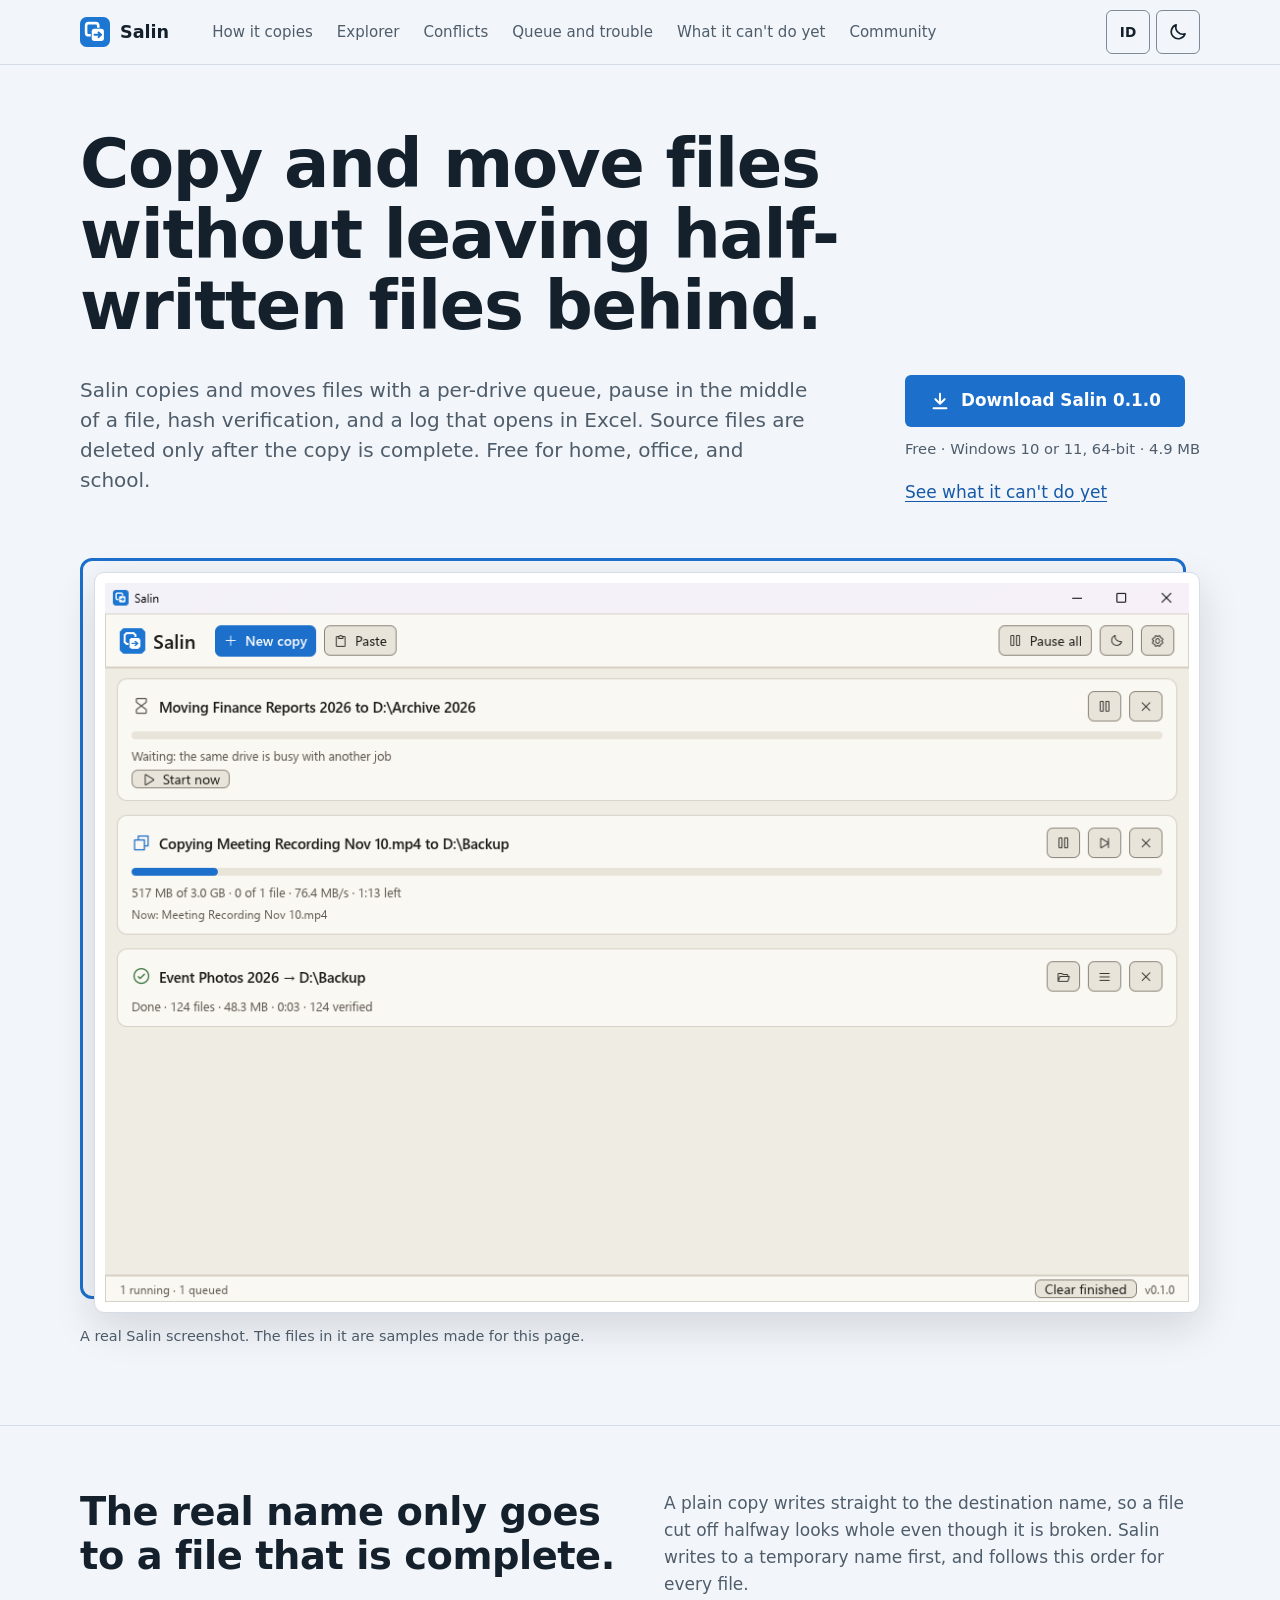
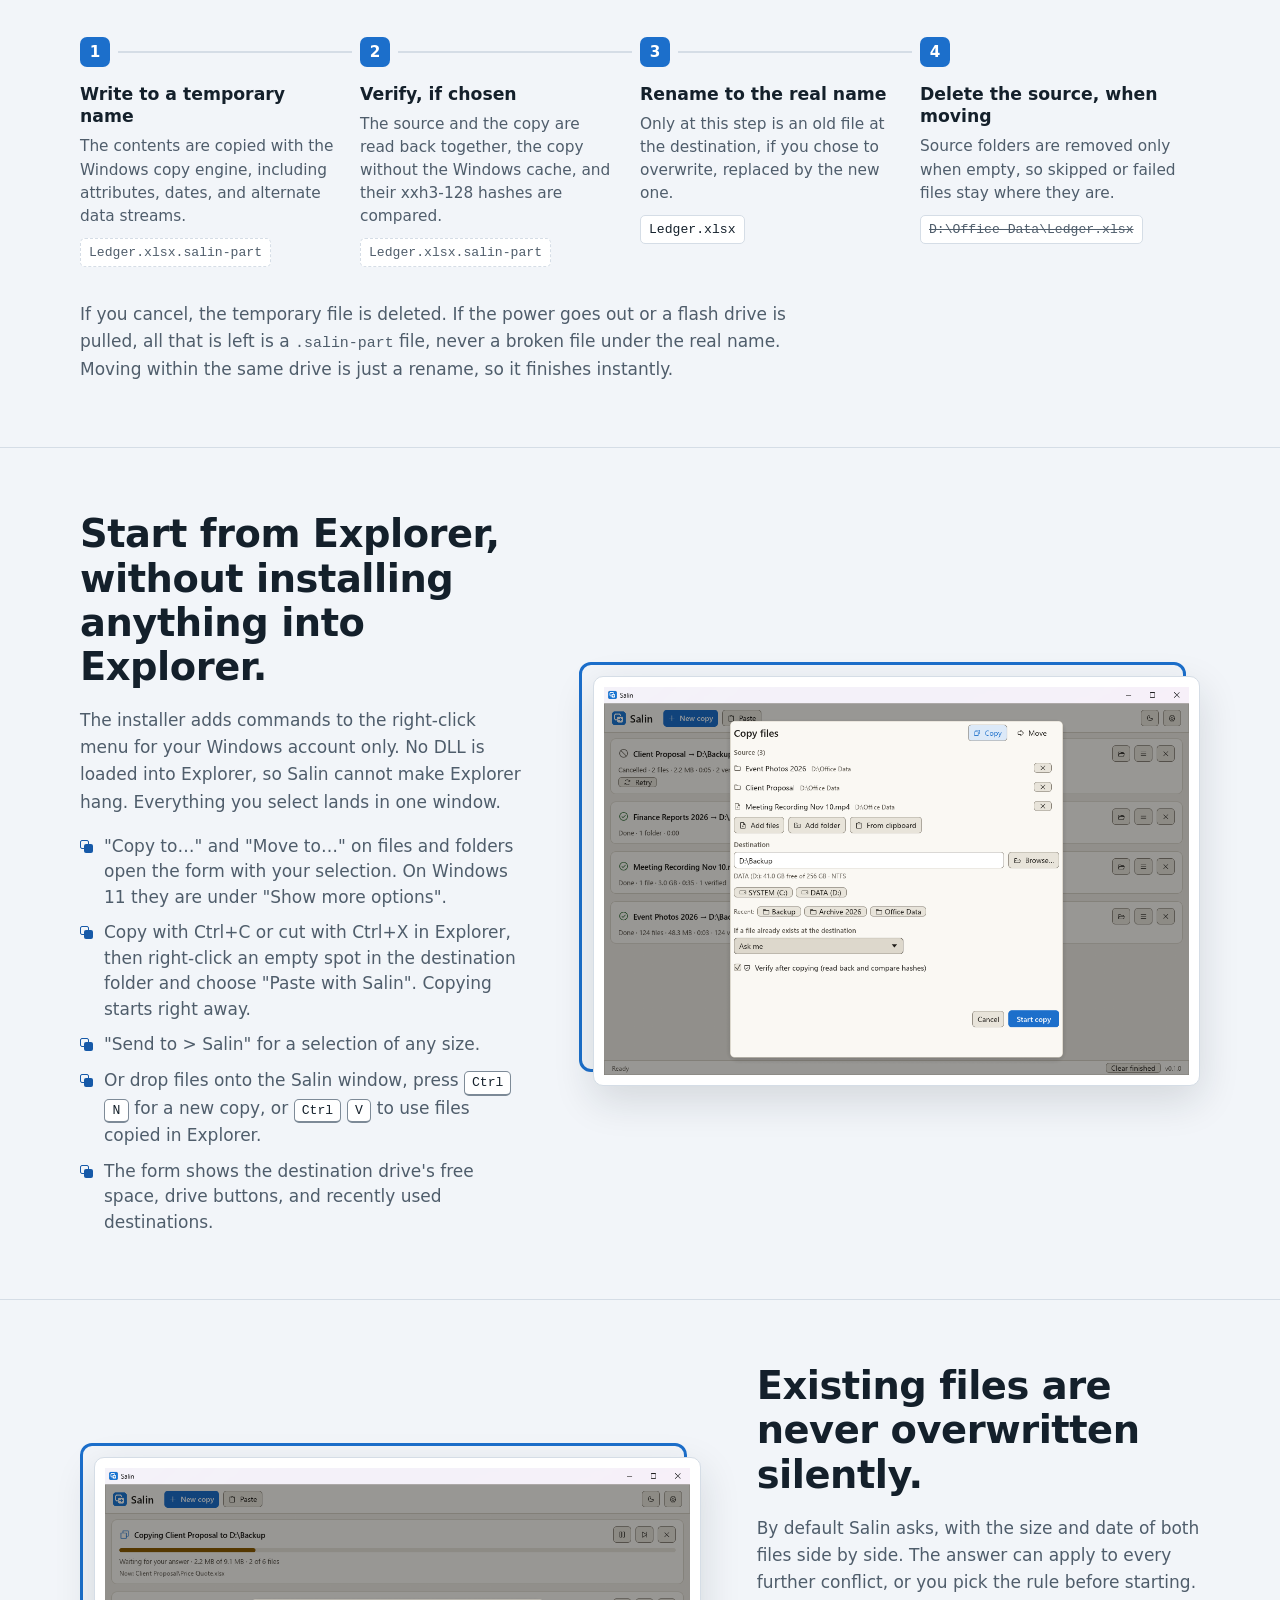
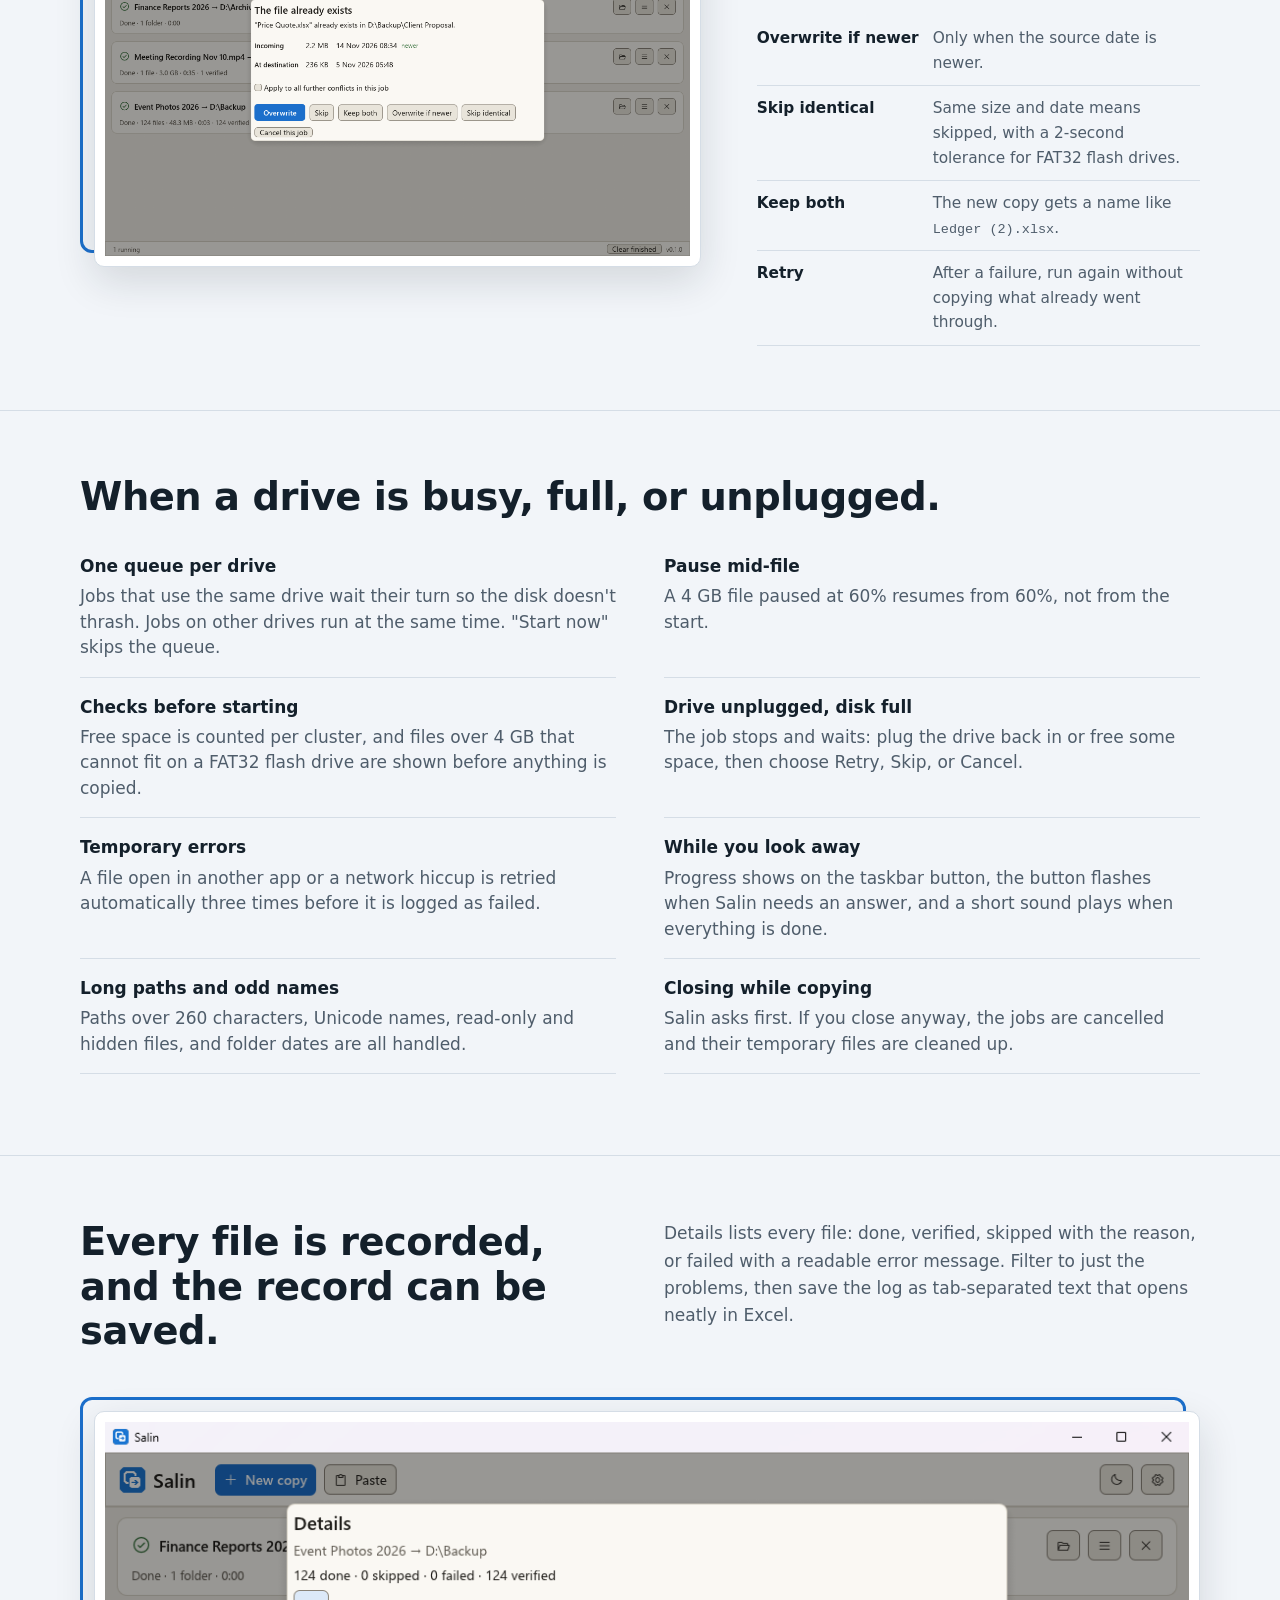
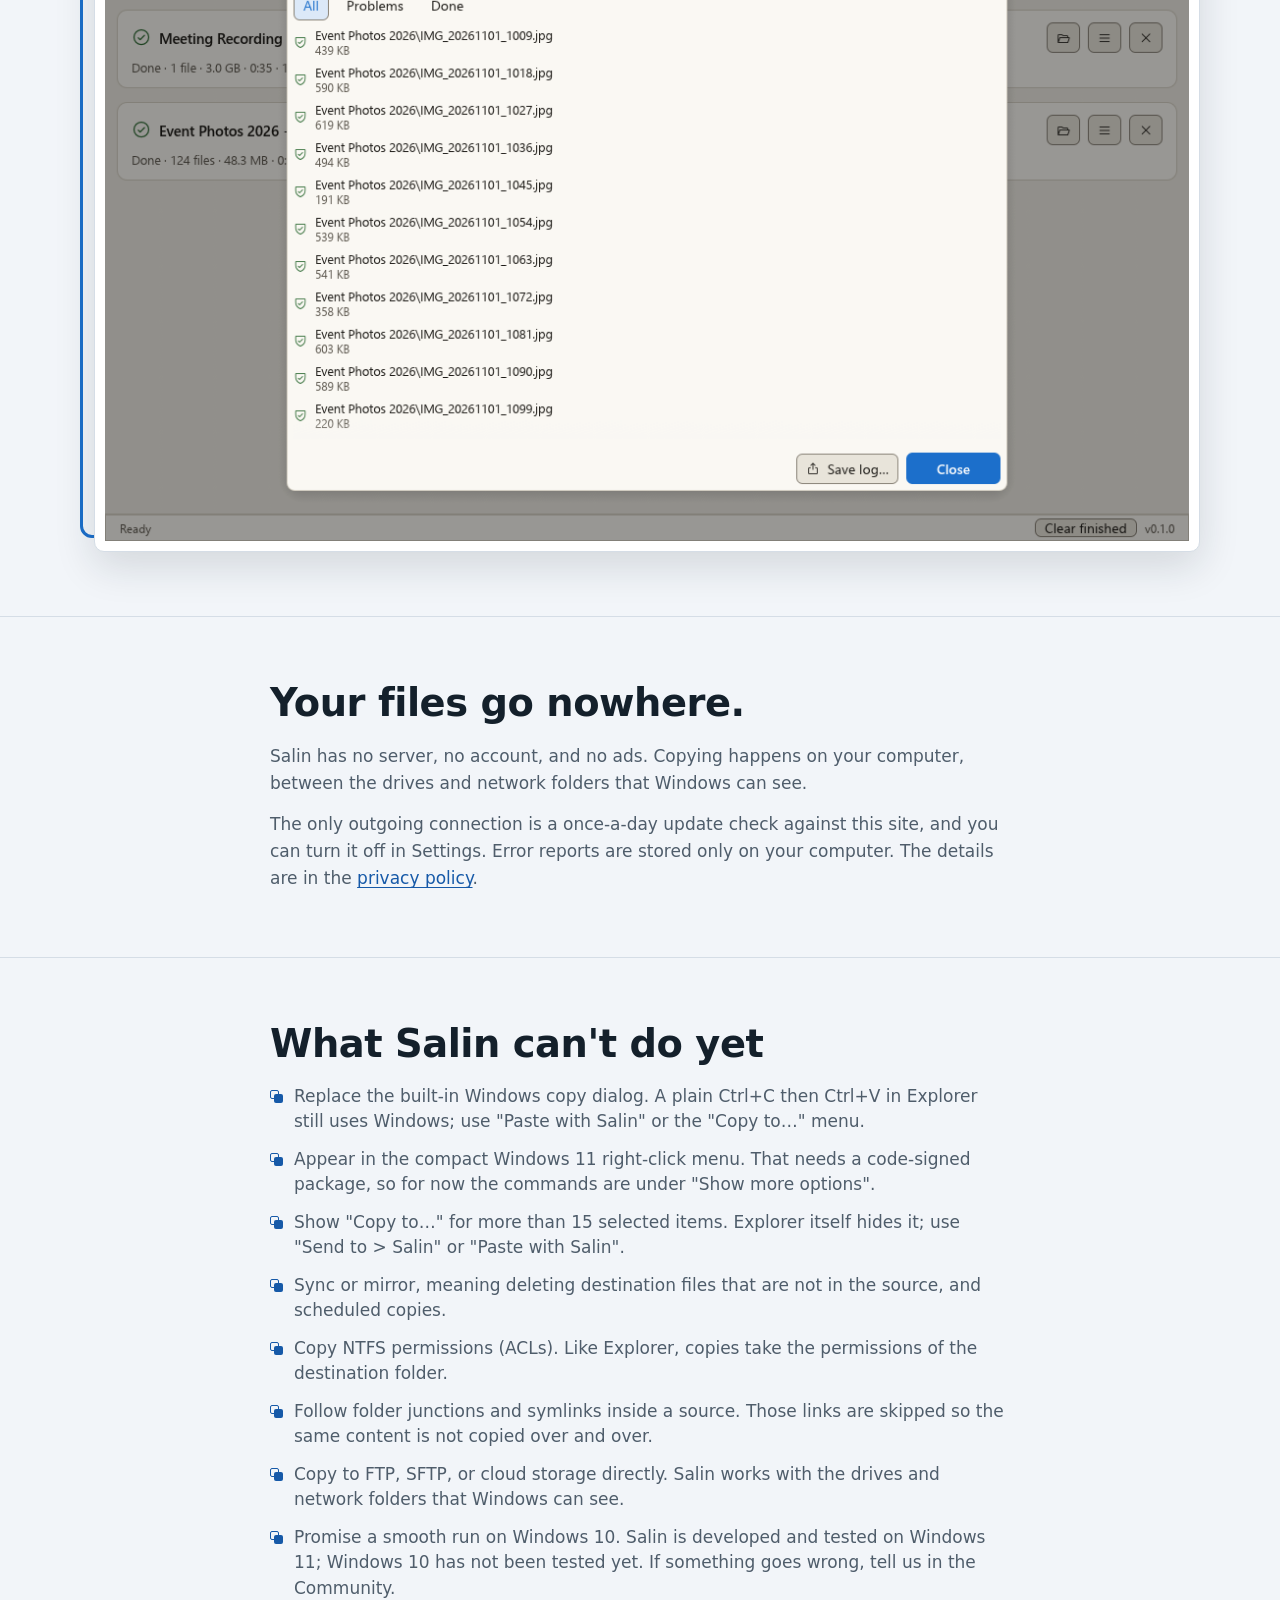
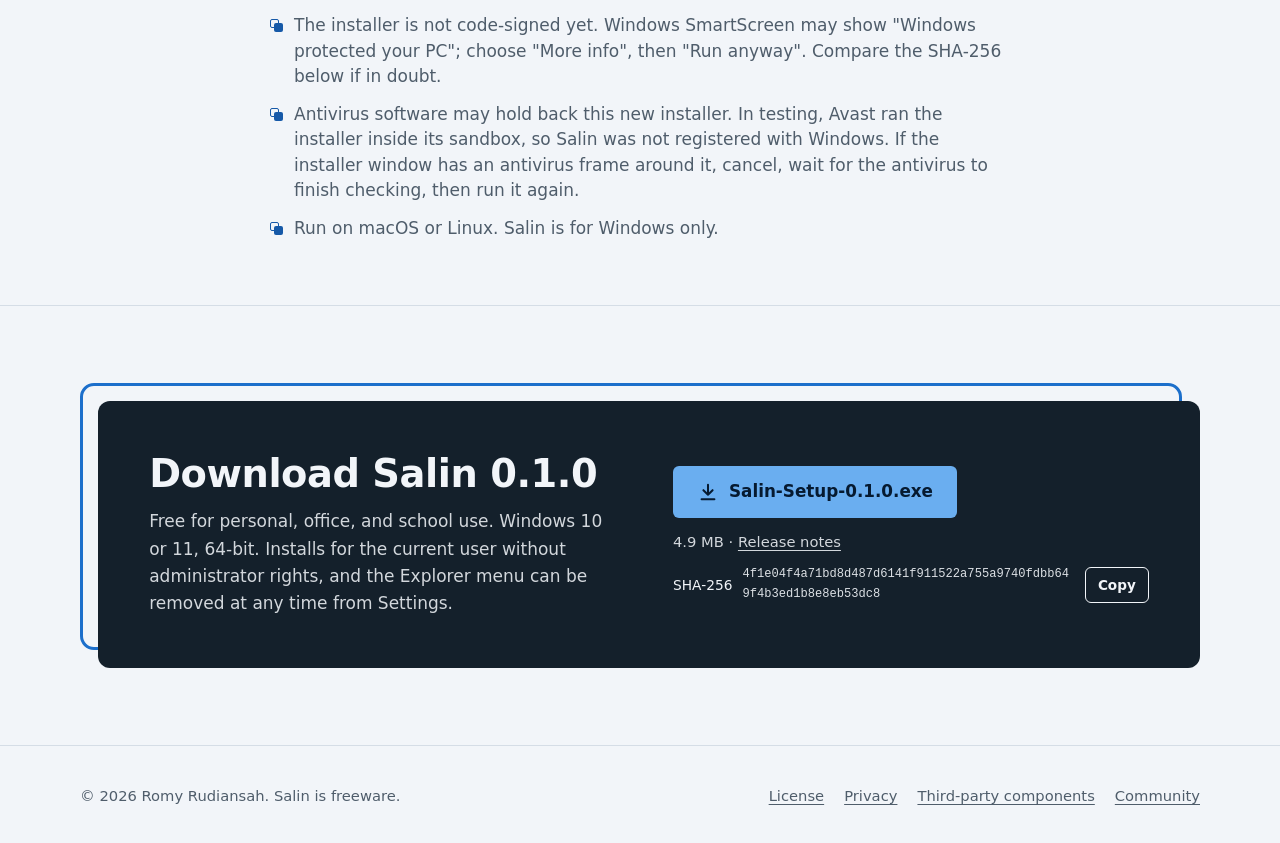
==== index.html @ a652020c "Situs Salin 0.1.0 (dari f0fc010)" ====
<!doctype html>
<html lang="id" data-lang="id">
<head>
  <meta charset="utf-8">
  <meta name="viewport" content="width=device-width, initial-scale=1">
  <title>Salin: penyalin file untuk Windows, gratis untuk kantor</title>
  <meta name="description" content="Salin menyalin dan memindahkan file dengan antrean per drive, jeda, verifikasi hash, dan log. File setengah jadi tidak pernah memakai nama asli. Gratis untuk rumah, kantor, dan sekolah.">
  <meta property="og:title" content="Salin: penyalin file untuk Windows, gratis untuk kantor">
  <meta property="og:description" content="Salin dan pindahkan file dengan antrean, jeda, dan verifikasi. Freeware untuk Windows.">
  <meta property="og:type" content="website">
  <meta property="og:url" content="https://romyrudiansah.github.io/salin/">
  <meta property="og:image" content="https://romyrudiansah.github.io/salin/img/main-en.png">
  <meta name="theme-color" content="#F2F5F9">
  <link rel="icon" href="img/logo.svg" type="image/svg+xml">
  <link rel="icon" href="favicon.ico" sizes="any">
  <link rel="stylesheet" href="style.css">
  <script>
    // Bahasa dan tema dipilih sebelum halaman digambar supaya tidak berkedip.
    (function () {
      var d = document.documentElement, l = null, t = null;
      try { l = localStorage.getItem("salin-lang"); t = localStorage.getItem("salin-theme"); } catch (e) {}
      if (l !== "id" && l !== "en") l = /^id\b/i.test(navigator.language || "") ? "id" : "en";
      d.dataset.lang = l;
      d.lang = l;
      if (t === "dark") d.dataset.theme = "dark";
    })();
  </script>
</head>
<body>
<a class="skip" href="#isi"><span data-l="id">Langsung ke isi</span><span data-l="en">Skip to content</span></a>

<header class="top">
  <div class="wrap top-row">
    <a class="brand" href="./"><img src="img/logo.svg" alt="" width="30" height="30">Salin</a>
    <nav class="nav" id="menu" aria-label="Menu">
      <a href="#cara"><span data-l="id">Cara menyalin</span><span data-l="en">How it copies</span></a>
      <a href="#explorer">Explorer</a>
      <a href="#konflik"><span data-l="id">Konflik</span><span data-l="en">Conflicts</span></a>
      <a href="#gangguan"><span data-l="id">Antrean dan gangguan</span><span data-l="en">Queue and trouble</span></a>
      <a href="#belum"><span data-l="id">Yang belum bisa</span><span data-l="en">What it can't do yet</span></a>
      <a href="https://github.com/romyrudiansah/salin/discussions"><span data-l="id">Komunitas</span><span data-l="en">Community</span></a>
    </nav>
    <div class="tools">
      <button class="tool" type="button" data-switch-lang>
        <span data-l="id" aria-label="Switch to English">EN</span><span data-l="en" aria-label="Ganti ke Bahasa Indonesia">ID</span>
      </button>
      <button class="tool tool-icon" type="button" data-switch-theme aria-pressed="false">
        <span class="sr-only"><span data-l="id">Mode gelap</span><span data-l="en">Dark mode</span></span>
        <svg class="i-moon" viewBox="0 0 24 24" aria-hidden="true"><path d="M20.5 14.2A8.5 8.5 0 0 1 9.8 3.5a8.5 8.5 0 1 0 10.7 10.7z"/></svg>
        <svg class="i-sun" viewBox="0 0 24 24" aria-hidden="true"><circle cx="12" cy="12" r="4"/><path d="M12 2.5v2M12 19.5v2M2.5 12h2M19.5 12h2M5.3 5.3l1.4 1.4M17.3 17.3l1.4 1.4M5.3 18.7l1.4-1.4M17.3 6.7l1.4-1.4"/></svg>
      </button>
      <button class="tool menu-btn" type="button" aria-expanded="false" aria-controls="menu" data-menu>Menu</button>
    </div>
  </div>
</header>

<main id="isi">
  <section class="hero">
    <div class="wrap">
      <h1>
        <span data-l="id">Salin dan pindahkan file tanpa meninggalkan file setengah jadi.</span>
        <span data-l="en">Copy and move files without leaving half-written files behind.</span>
      </h1>
      <div class="hero-row">
        <p class="lead">
          <span data-l="id">Salin menyalin dan memindahkan file dengan antrean per drive, jeda di tengah file, verifikasi hash, dan log yang bisa dibuka di Excel. File sumber baru dihapus setelah salinannya lengkap. Gratis untuk rumah, kantor, dan sekolah.</span>
          <span data-l="en">Salin copies and moves files with a per-drive queue, pause in the middle of a file, hash verification, and a log that opens in Excel. Source files are deleted only after the copy is complete. Free for home, office, and school.</span>
        </p>
        <div class="hero-cta">
          <a class="btn btn-primary" href="https://github.com/romyrudiansah/salin/releases/download/v0.1.0/Salin-Setup-0.1.0.exe">
            <svg viewBox="0 0 24 24" aria-hidden="true"><path d="M12 4v11M7 10l5 5 5-5M5 20h14"/></svg>
            <span data-l="id">Unduh Salin 0.1.0</span><span data-l="en">Download Salin 0.1.0</span>
          </a>
          <p class="meta"><span data-l="id">Gratis · Windows 10 atau 11, 64-bit · 4.9 MB</span><span data-l="en">Free · Windows 10 or 11, 64-bit · 4.9 MB</span></p>
          <a class="text-link" href="#belum"><span data-l="id">Lihat yang belum bisa</span><span data-l="en">See what it can't do yet</span></a>
        </div>
      </div>
      <figure class="shot shot-hero">
        <div class="frame">
          <img data-l="id" src="img/main-id.png" width="1104" height="732" fetchpriority="high" alt="Jendela Salin dengan tiga pekerjaan. Paling bawah, Foto Kegiatan 2026 ke D:\Cadangan sudah selesai: 124 file, 48,3 MB, 124 terverifikasi. Di tengah, Rekaman Rapat 10 November.mp4 sedang disalin ke D:\Cadangan: 813 MB dari 3,0 GB, 347 MB/s, sisa 15 detik. Paling atas, Laporan Keuangan 2026 menunggu giliran karena drive yang sama sedang dipakai, dengan tombol Mulai sekarang.">
          <img data-l="en" src="img/main-en.png" width="1104" height="732" alt="The Salin window with three jobs. At the bottom, Event Photos 2026 to D:\Backup is done: 124 files, 48.3 MB, 124 verified. In the middle, Meeting Recording Nov 10.mp4 is being copied to D:\Backup: 517 MB of 3.0 GB, 76.4 MB/s, 1:13 left. At the top, Finance Reports 2026 is waiting because the same drive is busy, with a Start now button.">
        </div>
        <figcaption><span data-l="id">Tangkapan layar Salin sungguhan. File di dalamnya contoh buatan sendiri.</span><span data-l="en">A real Salin screenshot. The files in it are samples made for this page.</span></figcaption>
      </figure>
    </div>
  </section>

  <section class="sec" id="cara">
    <div class="wrap">
      <div class="head-pair">
        <h2><span data-l="id">Nama asli hanya dipakai oleh file yang sudah lengkap.</span><span data-l="en">The real name only goes to a file that is complete.</span></h2>
        <p><span data-l="id">Penyalin biasa menulis langsung ke nama tujuan, jadi file yang terputus di tengah jalan terlihat utuh padahal rusak. Salin menulis ke nama sementara dulu, dan untuk tiap file mengikuti urutan ini.</span><span data-l="en">A plain copy writes straight to the destination name, so a file cut off halfway looks whole even though it is broken. Salin writes to a temporary name first, and follows this order for every file.</span></p>
      </div>
      <ol class="steps">
        <li>
          <h3><span data-l="id">Tulis ke nama sementara</span><span data-l="en">Write to a temporary name</span></h3>
          <p><span data-l="id">Isi file disalin dengan mesin salin Windows, termasuk atribut, tanggal, dan aliran data tambahan.</span><span data-l="en">The contents are copied with the Windows copy engine, including attributes, dates, and alternate data streams.</span></p>
          <span class="file file-part" data-l="id">Neraca.xlsx.salin-part</span><span class="file file-part" data-l="en">Ledger.xlsx.salin-part</span>
        </li>
        <li>
          <h3><span data-l="id">Verifikasi, bila dipilih</span><span data-l="en">Verify, if chosen</span></h3>
          <p><span data-l="id">Sumber dan salinan dibaca ulang bersamaan, salinan tanpa cache Windows, lalu hash xxh3-128 keduanya dibandingkan.</span><span data-l="en">The source and the copy are read back together, the copy without the Windows cache, and their xxh3-128 hashes are compared.</span></p>
          <span class="file file-part" data-l="id">Neraca.xlsx.salin-part</span><span class="file file-part" data-l="en">Ledger.xlsx.salin-part</span>
        </li>
        <li>
          <h3><span data-l="id">Ganti ke nama asli</span><span data-l="en">Rename to the real name</span></h3>
          <p><span data-l="id">Baru di langkah ini file lama di tujuan, bila Anda memilih timpa, diganti dengan yang baru.</span><span data-l="en">Only at this step is an old file at the destination, if you chose to overwrite, replaced by the new one.</span></p>
          <span class="file" data-l="id">Neraca.xlsx</span><span class="file" data-l="en">Ledger.xlsx</span>
        </li>
        <li>
          <h3><span data-l="id">Hapus sumber, saat memindahkan</span><span data-l="en">Delete the source, when moving</span></h3>
          <p><span data-l="id">Folder sumber hanya dihapus bila sudah kosong, jadi file yang dilewati atau gagal tetap di tempatnya.</span><span data-l="en">Source folders are removed only when empty, so skipped or failed files stay where they are.</span></p>
          <span class="file file-gone" data-l="id">D:\Data Kantor\Neraca.xlsx</span><span class="file file-gone" data-l="en">D:\Office Data\Ledger.xlsx</span>
        </li>
      </ol>
      <p class="steps-note"><span data-l="id">Bila Anda membatalkan, file sementara dihapus. Bila listrik padam atau flashdisk dicabut, yang tertinggal hanya file <code>.salin-part</code>, bukan file rusak bernama asli. Pindah di dalam drive yang sama cukup mengganti nama, jadi selesai seketika.</span><span data-l="en">If you cancel, the temporary file is deleted. If the power goes out or a flash drive is pulled, all that is left is a <code>.salin-part</code> file, never a broken file under the real name. Moving within the same drive is just a rename, so it finishes instantly.</span></p>
    </div>
  </section>

  <section class="sec" id="explorer">
    <div class="wrap split">
      <div class="split-text">
        <h2><span data-l="id">Mulai dari Explorer, tanpa memasang apa pun ke dalam Explorer.</span><span data-l="en">Start from Explorer, without installing anything into Explorer.</span></h2>
        <p><span data-l="id">Installer menambahkan perintah ke menu klik kanan untuk akun Windows Anda saja. Tidak ada DLL yang dimuat ke Explorer, jadi Salin tidak bisa membuat Explorer macet. Semua item yang Anda pilih masuk ke satu jendela.</span><span data-l="en">The installer adds commands to the right-click menu for your Windows account only. No DLL is loaded into Explorer, so Salin cannot make Explorer hang. Everything you select lands in one window.</span></p>
        <ul>
          <li><span data-l="id">"Salin ke…" dan "Pindahkan ke…" pada file dan folder membuka formulir berisi pilihan Anda. Di Windows 11 ada di "Tampilkan opsi lainnya".</span><span data-l="en">"Copy to…" and "Move to…" on files and folders open the form with your selection. On Windows 11 they are under "Show more options".</span></li>
          <li><span data-l="id">Salin dengan Ctrl+C atau potong dengan Ctrl+X di Explorer, lalu klik kanan area kosong folder tujuan dan pilih "Tempel dengan Salin". Penyalinan langsung dimulai.</span><span data-l="en">Copy with Ctrl+C or cut with Ctrl+X in Explorer, then right-click an empty spot in the destination folder and choose "Paste with Salin". Copying starts right away.</span></li>
          <li><span data-l="id">"Kirim ke &gt; Salin" untuk pilihan berapa pun banyaknya.</span><span data-l="en">"Send to &gt; Salin" for a selection of any size.</span></li>
          <li><span data-l="id">Atau seret file ke jendela Salin, tekan <kbd>Ctrl</kbd> <kbd>N</kbd> untuk Salin baru, atau <kbd>Ctrl</kbd> <kbd>V</kbd> untuk memakai file yang disalin di Explorer.</span><span data-l="en">Or drop files onto the Salin window, press <kbd>Ctrl</kbd> <kbd>N</kbd> for a new copy, or <kbd>Ctrl</kbd> <kbd>V</kbd> to use files copied in Explorer.</span></li>
          <li><span data-l="id">Formulir menampilkan ruang kosong drive tujuan, tombol drive, dan tujuan yang terakhir dipakai.</span><span data-l="en">The form shows the destination drive's free space, drive buttons, and recently used destinations.</span></li>
        </ul>
      </div>
      <figure class="shot">
        <div class="frame">
          <img data-l="id" src="img/form-id.png" width="1104" height="732" loading="lazy" alt="Formulir Salin file berisi tiga sumber dari D:\Data Kantor: folder Foto Kegiatan 2026, folder Proposal Klien, dan Rekaman Rapat 10 November.mp4. Tujuan D:\Cadangan, dengan keterangan DATA (D:) 37,9 GB kosong dari 256 GB, NTFS. Di bawahnya tombol drive SYSTEM (C:) dan DATA (D:), tujuan terakhir Cadangan, Arsip 2026, dan Data Kantor, pilihan Bila file sudah ada di tujuan: Tanya saya, dan centang Verifikasi setelah menyalin.">
          <img data-l="en" src="img/form-en.png" width="1104" height="732" loading="lazy" alt="The Copy files form with three sources from D:\Office Data: the Event Photos 2026 folder, the Client Proposal folder, and Meeting Recording Nov 10.mp4. Destination D:\Backup, noted as DATA (D:) 41.0 GB free of 256 GB, NTFS. Below are drive buttons SYSTEM (C:) and DATA (D:), recent destinations Backup, Archive 2026, and Office Data, the choice If a file already exists at the destination: Ask me, and a checked Verify after copying.">
        </div>
      </figure>
    </div>
  </section>

  <section class="sec" id="konflik">
    <div class="wrap split split-flip">
      <figure class="shot">
        <div class="frame">
          <img data-l="id" src="img/conflict-id.png" width="1104" height="732" loading="lazy" alt="Dialog File sudah ada: Jadwal Pekerjaan.xlsx sudah ada di D:\Cadangan\Proposal Klien. Yang baru 2,2 MB, 14 Nov 2026, lebih baru. Di tujuan 502 KB, 5 Nov 2026. Centang Terapkan ke semua konflik berikutnya di pekerjaan ini, lalu tombol Timpa, Lewati, Simpan keduanya, Timpa bila lebih baru, Lewati yang sama, dan Batalkan pekerjaan ini.">
          <img data-l="en" src="img/conflict-en.png" width="1104" height="732" loading="lazy" alt="The File already exists dialog: Price Quote.xlsx already exists in D:\Backup\Client Proposal. Incoming 2.2 MB, 14 Nov 2026, newer. At destination 236 KB, 5 Nov 2026. A checkbox Apply to all further conflicts in this job, then buttons Overwrite, Skip, Keep both, Overwrite if newer, Skip identical, and Cancel this job.">
        </div>
      </figure>
      <div class="split-text">
        <h2><span data-l="id">File yang sudah ada tidak ditimpa diam-diam.</span><span data-l="en">Existing files are never overwritten silently.</span></h2>
        <p><span data-l="id">Bawaannya Salin bertanya, dengan ukuran dan tanggal kedua file berdampingan. Jawaban bisa diterapkan ke semua konflik berikutnya, atau aturannya dipilih sebelum mulai.</span><span data-l="en">By default Salin asks, with the size and date of both files side by side. The answer can apply to every further conflict, or you pick the rule before starting.</span></p>
        <table class="rules">
          <caption class="sr-only"><span data-l="id">Aturan bila file sudah ada di tujuan</span><span data-l="en">Rules when a file already exists at the destination</span></caption>
          <tbody>
            <tr><th scope="row"><span data-l="id">Timpa bila lebih baru</span><span data-l="en">Overwrite if newer</span></th><td><span data-l="id">Hanya bila tanggal sumber lebih baru.</span><span data-l="en">Only when the source date is newer.</span></td></tr>
            <tr><th scope="row"><span data-l="id">Lewati yang sama</span><span data-l="en">Skip identical</span></th><td><span data-l="id">Ukuran dan tanggal sama berarti dilewati, dengan toleransi 2 detik untuk flashdisk FAT32.</span><span data-l="en">Same size and date means skipped, with a 2-second tolerance for FAT32 flash drives.</span></td></tr>
            <tr><th scope="row"><span data-l="id">Simpan keduanya</span><span data-l="en">Keep both</span></th><td><span data-l="id">Salinan baru diberi nama seperti <code>Neraca (2).xlsx</code>.</span><span data-l="en">The new copy gets a name like <code>Ledger (2).xlsx</code>.</span></td></tr>
            <tr><th scope="row"><span data-l="id">Coba lagi</span><span data-l="en">Retry</span></th><td><span data-l="id">Setelah ada yang gagal, jalankan lagi tanpa menyalin ulang yang sudah beres.</span><span data-l="en">After a failure, run again without copying what already went through.</span></td></tr>
          </tbody>
        </table>
      </div>
    </div>
  </section>

  <section class="sec" id="gangguan">
    <div class="wrap">
      <h2><span data-l="id">Saat drive sibuk, penuh, atau tercabut.</span><span data-l="en">When a drive is busy, full, or unplugged.</span></h2>
      <dl class="cases">
        <div><dt><span data-l="id">Antrean per drive</span><span data-l="en">One queue per drive</span></dt><dd><span data-l="id">Pekerjaan yang memakai drive yang sama menunggu giliran supaya disk tidak bolak-balik. Pekerjaan di drive lain berjalan bersamaan. "Mulai sekarang" melompati antrean.</span><span data-l="en">Jobs that use the same drive wait their turn so the disk doesn't thrash. Jobs on other drives run at the same time. "Start now" skips the queue.</span></dd></div>
        <div><dt><span data-l="id">Jeda di tengah file</span><span data-l="en">Pause mid-file</span></dt><dd><span data-l="id">File 4 GB yang dijeda di 60% dilanjutkan dari 60%, tidak diulang dari awal.</span><span data-l="en">A 4 GB file paused at 60% resumes from 60%, not from the start.</span></dd></div>
        <div><dt><span data-l="id">Periksa sebelum mulai</span><span data-l="en">Checks before starting</span></dt><dd><span data-l="id">Ruang kosong dihitung per cluster, dan file di atas 4 GB yang tidak muat di flashdisk FAT32 ditunjukkan sebelum ada yang disalin.</span><span data-l="en">Free space is counted per cluster, and files over 4 GB that cannot fit on a FAT32 flash drive are shown before anything is copied.</span></dd></div>
        <div><dt><span data-l="id">Flashdisk tercabut, disk penuh</span><span data-l="en">Drive unplugged, disk full</span></dt><dd><span data-l="id">Pekerjaan berhenti dan menunggu: colokkan lagi atau kosongkan ruang, lalu pilih Coba lagi, Lewati, atau Batal.</span><span data-l="en">The job stops and waits: plug the drive back in or free some space, then choose Retry, Skip, or Cancel.</span></dd></div>
        <div><dt><span data-l="id">Galat sementara</span><span data-l="en">Temporary errors</span></dt><dd><span data-l="id">File yang sedang dibuka aplikasi lain atau jaringan yang tersendat dicoba ulang otomatis tiga kali sebelum dicatat gagal.</span><span data-l="en">A file open in another app or a network hiccup is retried automatically three times before it is logged as failed.</span></dd></div>
        <div><dt><span data-l="id">Saat jendela tidak dilihat</span><span data-l="en">While you look away</span></dt><dd><span data-l="id">Progres tampil di tombol taskbar, tombol itu berkedip saat Salin butuh jawaban, dan bunyi singkat terdengar saat semua selesai.</span><span data-l="en">Progress shows on the taskbar button, the button flashes when Salin needs an answer, and a short sound plays when everything is done.</span></dd></div>
        <div><dt><span data-l="id">Path panjang dan nama aneh</span><span data-l="en">Long paths and odd names</span></dt><dd><span data-l="id">Path lebih dari 260 karakter, nama Unicode, file hanya-baca dan tersembunyi, serta tanggal folder ikut tersalin.</span><span data-l="en">Paths over 260 characters, Unicode names, read-only and hidden files, and folder dates are all handled.</span></dd></div>
        <div><dt><span data-l="id">Menutup saat masih menyalin</span><span data-l="en">Closing while copying</span></dt><dd><span data-l="id">Salin bertanya dulu. Bila Anda tetap menutup, pekerjaan dibatalkan dan file sementara dibersihkan.</span><span data-l="en">Salin asks first. If you close anyway, the jobs are cancelled and their temporary files are cleaned up.</span></dd></div>
      </dl>
    </div>
  </section>

  <section class="sec" id="log">
    <div class="wrap">
      <div class="head-pair">
        <h2><span data-l="id">Setiap file tercatat, dan catatannya bisa disimpan.</span><span data-l="en">Every file is recorded, and the record can be saved.</span></h2>
        <p><span data-l="id">Rincian menampilkan setiap file: berhasil, terverifikasi, dilewati beserta alasannya, atau gagal beserta pesan galat yang bisa dibaca. Saring hanya yang bermasalah, lalu simpan log sebagai teks bertab yang langsung terbuka rapi di Excel.</span><span data-l="en">Details lists every file: done, verified, skipped with the reason, or failed with a readable error message. Filter to just the problems, then save the log as tab-separated text that opens neatly in Excel.</span></p>
      </div>
      <figure class="shot shot-wide">
        <div class="frame">
          <img data-l="id" src="img/details-id.png" width="1104" height="732" loading="lazy" alt="Dialog Rincian untuk Foto Kegiatan 2026 ke D:\Cadangan: 124 berhasil, 0 dilewati, 0 gagal, 124 terverifikasi. Saringan Semua, Masalah, dan Berhasil. Daftar file IMG_20261101_1009.jpg dan seterusnya, masing-masing dengan ikon perisai centang dan ukurannya. Tombol Simpan log dan Tutup.">
          <img data-l="en" src="img/details-en.png" width="1104" height="732" loading="lazy" alt="The Details dialog for Event Photos 2026 to D:\Backup: 124 done, 0 skipped, 0 failed, 124 verified. Filters All, Problems, and Done. A list of files IMG_20261101_1009.jpg and onward, each with a checked shield icon and its size. Save log and Close buttons.">
        </div>
      </figure>
    </div>
  </section>

  <section class="sec" id="privasi">
    <div class="wrap narrow">
      <h2><span data-l="id">File Anda tidak ke mana-mana.</span><span data-l="en">Your files go nowhere.</span></h2>
      <p><span data-l="id">Salin tidak punya server, akun, atau iklan. Penyalinan terjadi di komputer Anda, antar-drive dan folder jaringan yang terlihat di Windows.</span><span data-l="en">Salin has no server, no account, and no ads. Copying happens on your computer, between the drives and network folders that Windows can see.</span></p>
      <p><span data-l="id">Satu-satunya sambungan keluar adalah pemeriksaan pembaruan sekali sehari ke situs ini, dan bisa dimatikan di Pengaturan. Laporan galat hanya disimpan di komputer Anda. Rinciannya ada di <a href="privacy.html">kebijakan privasi</a>.</span><span data-l="en">The only outgoing connection is a once-a-day update check against this site, and you can turn it off in Settings. Error reports are stored only on your computer. The details are in the <a href="privacy.html">privacy policy</a>.</span></p>
    </div>
  </section>

  <section class="sec" id="belum">
    <div class="wrap narrow">
      <h2><span data-l="id">Yang belum bisa dilakukan Salin</span><span data-l="en">What Salin can't do yet</span></h2>
      <ul class="gaps">
        <li><span data-l="id">Menggantikan dialog salin bawaan Windows. Ctrl+C lalu Ctrl+V biasa di Explorer tetap memakai Windows; pakai "Tempel dengan Salin" atau menu "Salin ke…".</span><span data-l="en">Replace the built-in Windows copy dialog. A plain Ctrl+C then Ctrl+V in Explorer still uses Windows; use "Paste with Salin" or the "Copy to…" menu.</span></li>
        <li><span data-l="id">Tampil di menu klik kanan Windows 11 yang ringkas. Itu butuh paket bertanda tangan kode, jadi untuk sekarang perintahnya ada di "Tampilkan opsi lainnya".</span><span data-l="en">Appear in the compact Windows 11 right-click menu. That needs a code-signed package, so for now the commands are under "Show more options".</span></li>
        <li><span data-l="id">Menampilkan "Salin ke…" untuk lebih dari 15 item terpilih. Explorer sendiri menyembunyikannya; pakai "Kirim ke &gt; Salin" atau "Tempel dengan Salin".</span><span data-l="en">Show "Copy to…" for more than 15 selected items. Explorer itself hides it; use "Send to &gt; Salin" or "Paste with Salin".</span></li>
        <li><span data-l="id">Sinkronisasi atau cermin, yaitu menghapus file di tujuan yang tidak ada di sumber, dan menyalin terjadwal.</span><span data-l="en">Sync or mirror, meaning deleting destination files that are not in the source, and scheduled copies.</span></li>
        <li><span data-l="id">Menyalin izin akses NTFS (ACL). Seperti Explorer, salinan mengikuti izin folder tujuan.</span><span data-l="en">Copy NTFS permissions (ACLs). Like Explorer, copies take the permissions of the destination folder.</span></li>
        <li><span data-l="id">Mengikuti junction dan symlink folder di dalam sumber. Tautan itu dilewati supaya tidak menyalin isi yang sama berulang kali.</span><span data-l="en">Follow folder junctions and symlinks inside a source. Those links are skipped so the same content is not copied over and over.</span></li>
        <li><span data-l="id">Menyalin ke FTP, SFTP, atau penyimpanan awan secara langsung. Salin bekerja dengan drive dan folder jaringan yang terlihat di Windows.</span><span data-l="en">Copy to FTP, SFTP, or cloud storage directly. Salin works with the drives and network folders that Windows can see.</span></li>
        <li><span data-l="id">Menjamin berjalan mulus di Windows 10. Salin dikembangkan dan diuji di Windows 11; Windows 10 belum diuji. Bila ada masalah, ceritakan di Komunitas.</span><span data-l="en">Promise a smooth run on Windows 10. Salin is developed and tested on Windows 11; Windows 10 has not been tested yet. If something goes wrong, tell us in the Community.</span></li>
        <li><span data-l="id">Installer belum bertanda tangan kode. Windows SmartScreen bisa menampilkan "Windows protected your PC"; pilih "More info", lalu "Run anyway". Bandingkan SHA-256 di bawah bila ragu.</span><span data-l="en">The installer is not code-signed yet. Windows SmartScreen may show "Windows protected your PC"; choose "More info", then "Run anyway". Compare the SHA-256 below if in doubt.</span></li>
        <li><span data-l="id">Antivirus bisa menahan installer yang masih baru ini. Saat diuji, Avast menjalankan installer di dalam sandbox-nya, sehingga Salin tidak terdaftar di Windows. Bila jendela installer berbingkai antivirus, batalkan, tunggu antivirus selesai memeriksa, lalu jalankan lagi.</span><span data-l="en">Antivirus software may hold back this new installer. In testing, Avast ran the installer inside its sandbox, so Salin was not registered with Windows. If the installer window has an antivirus frame around it, cancel, wait for the antivirus to finish checking, then run it again.</span></li>
        <li><span data-l="id">Berjalan di macOS atau Linux. Salin hanya untuk Windows.</span><span data-l="en">Run on macOS or Linux. Salin is for Windows only.</span></li>
      </ul>
    </div>
  </section>

  <section class="get" id="unduh">
    <div class="wrap">
      <div class="get-frame">
        <div class="get-sheet">
          <div>
            <h2><span data-l="id">Unduh Salin 0.1.0</span><span data-l="en">Download Salin 0.1.0</span></h2>
            <p><span data-l="id">Gratis untuk pemakaian pribadi, kantor, dan sekolah. Windows 10 atau 11, 64-bit. Dipasang untuk pengguna ini tanpa hak administrator, dan menu Explorer bisa dilepas kapan saja dari Pengaturan.</span><span data-l="en">Free for personal, office, and school use. Windows 10 or 11, 64-bit. Installs for the current user without administrator rights, and the Explorer menu can be removed at any time from Settings.</span></p>
          </div>
          <div class="get-cta">
            <a class="btn btn-ink" href="https://github.com/romyrudiansah/salin/releases/download/v0.1.0/Salin-Setup-0.1.0.exe">
              <svg viewBox="0 0 24 24" aria-hidden="true"><path d="M12 4v11M7 10l5 5 5-5M5 20h14"/></svg>
              <span>Salin-Setup-0.1.0.exe</span>
            </a>
            <p class="meta-ink">4.9 MB · <a href="https://github.com/romyrudiansah/salin/releases"><span data-l="id">Catatan rilis</span><span data-l="en">Release notes</span></a></p>
            <div class="sha">
              <span>SHA-256</span>
              <code id="sha">4f1e04f4a71bd8d487d6141f911522a755a9740fdbb649f4b3ed1b8e8eb53dc8</code>
              <button type="button" class="copy" data-copy="sha"><span data-l="id">Salin</span><span data-l="en">Copy</span></button>
            </div>
          </div>
        </div>
      </div>
    </div>
  </section>
</main>

<footer class="foot">
  <div class="wrap foot-row">
    <p>© 2026 Romy Rudiansah. <span data-l="id">Salin adalah freeware.</span><span data-l="en">Salin is freeware.</span></p>
    <nav aria-label="Footer">
      <a href="LICENSE.txt"><span data-l="id">Lisensi</span><span data-l="en">License</span></a>
      <a href="privacy.html"><span data-l="id">Privasi</span><span data-l="en">Privacy</span></a>
      <a href="THIRD-PARTY-NOTICES.txt"><span data-l="id">Komponen pihak ketiga</span><span data-l="en">Third-party components</span></a>
      <a href="https://github.com/romyrudiansah/salin/discussions"><span data-l="id">Komunitas</span><span data-l="en">Community</span></a>
    </nav>
  </div>
</footer>
<script src="site.js"></script>
</body>
</html>
---- style.css ----
/* Situs Salin. Alasan tiap pilihan ada di site/DESIGN.md. */
:root {
  --bg: #F2F5F9;
  --panel: #FFFFFF;
  --ink: #14202B;
  --dim: #4F5D6B;
  --line: #D5DDE6;
  --edge: #7D8A97;
  --accent: #1C6FCB;
  --on-accent: #FFFFFF;
  --link: #1659A8;
  --ghost: #1C6FCB;
  --sheet: #14202B;
  --on-sheet: #F2F5F9;
  /* Tombol dan bayangan kotak di lembar unduh memakai aksen tema sebaliknya supaya kontras dengan lembar. */
  --sheet-btn: #6AAEF0;
  --on-sheet-btn: #061A30;
  --shadow: 0 14px 40px rgba(20, 32, 43, .14);
  --gutter: clamp(16px, 4vw, 40px);
  --offset: 14px;
  color-scheme: light;
}
:root[data-theme="dark"] {
  --bg: #0D131A;
  --panel: #16202B;
  --ink: #E6EDF5;
  --dim: #9DABBA;
  --line: #273442;
  --edge: #6B7A8A;
  --accent: #6AAEF0;
  --on-accent: #061A30;
  --link: #7FB8F2;
  --ghost: #6AAEF0;
  --sheet: #E6EDF5;
  --on-sheet: #14202B;
  --sheet-btn: #1C6FCB;
  --on-sheet-btn: #FFFFFF;
  --shadow: 0 14px 40px rgba(0, 0, 0, .5);
  color-scheme: dark;
}

*, *::before, *::after { box-sizing: border-box; }
html { -webkit-text-size-adjust: 100%; scroll-behavior: smooth; }
body {
  margin: 0;
  background: var(--bg);
  color: var(--ink);
  font: 17px/1.6 "Segoe UI Variable Text", "Segoe UI", system-ui, sans-serif;
}
img, svg { display: block; max-width: 100%; }
img { height: auto; }
h1, h2, h3 { font-family: "Segoe UI Variable Display", "Segoe UI", system-ui, sans-serif; margin: 0; font-weight: 600; }
h1 { font-size: clamp(2.1rem, 1.2rem + 4vw, 4.2rem); line-height: 1.06; letter-spacing: -.02em; max-width: 19ch; }
h2 { font-size: clamp(1.6rem, 1.2rem + 1.5vw, 2.4rem); line-height: 1.15; letter-spacing: -.012em; }
h3 { font-size: 1.08rem; line-height: 1.3; }
p { margin: 0; }
ul, ol { margin: 0; padding: 0; list-style: none; }
a { color: var(--link); text-underline-offset: 3px; }
a:hover { text-decoration-thickness: 2px; }
:focus-visible { outline: 3px solid var(--link); outline-offset: 2px; border-radius: 4px; }
code, kbd { font-family: "Cascadia Mono", Consolas, monospace; font-size: .88em; }

html[data-lang="id"] [data-l="en"], html[data-lang="en"] [data-l="id"] { display: none !important; }

.wrap { width: min(1200px, 100%); margin-inline: auto; padding-inline: var(--gutter); }
.narrow { max-width: 820px; }
.sr-only { position: absolute; width: 1px; height: 1px; overflow: hidden; clip-path: inset(50%); white-space: nowrap; }
.skip { position: absolute; left: 12px; top: -60px; padding: 10px 14px; background: var(--accent); color: var(--on-accent); border-radius: 6px; z-index: 5; }
.skip:focus { top: 12px; }

/* Kepala halaman */
.top { border-bottom: 1px solid var(--line); }
.top-row { display: flex; align-items: center; gap: 20px; min-height: 64px; }
.brand { display: inline-flex; align-items: center; gap: 10px; min-height: 44px; font: 600 1.1rem "Segoe UI Variable Display", "Segoe UI", system-ui, sans-serif; color: var(--ink); text-decoration: none; }
.nav { display: flex; gap: 2px; margin-left: 12px; }
.nav a { display: inline-flex; align-items: center; min-height: 44px; padding: 0 11px; border-radius: 6px; color: var(--dim); font-size: .94rem; text-decoration: none; white-space: nowrap; }
.nav a:hover { color: var(--ink); background: var(--panel); }
.tools { display: flex; gap: 6px; margin-left: auto; }
.tool { display: inline-grid; place-items: center; min-width: 44px; height: 44px; padding: 0 10px; border: 1px solid var(--edge); border-radius: 6px; background: transparent; color: var(--ink); font: 600 .85rem "Segoe UI", system-ui, sans-serif; cursor: pointer; }
.tool:hover { background: var(--panel); }
.tool svg { width: 20px; height: 20px; fill: none; stroke: currentColor; stroke-width: 2; stroke-linecap: round; stroke-linejoin: round; }
.i-sun { display: none; }
:root[data-theme="dark"] .i-sun { display: block; }
:root[data-theme="dark"] .i-moon { display: none; }
.menu-btn { display: none; }

/* Pembuka */
.hero { padding-block: clamp(36px, 5vw, 72px) clamp(44px, 6vw, 84px); }
.hero-row { display: grid; grid-template-columns: minmax(0, 1fr) auto; gap: 24px 56px; align-items: start; margin-top: clamp(20px, 3vw, 32px); }
.lead { max-width: 58ch; color: var(--dim); font-size: clamp(1.05rem, 1rem + .35vw, 1.25rem); line-height: 1.5; }
.hero-cta { display: grid; justify-items: start; gap: 10px; }
.meta { color: var(--dim); font-size: .92rem; }
.btn { display: inline-flex; align-items: center; justify-content: center; gap: 10px; min-height: 52px; padding: 0 24px; border-radius: 6px; font-weight: 600; font-size: 1.05rem; text-decoration: none; transition: filter .12s ease; }
.btn svg { width: 22px; height: 22px; fill: none; stroke: currentColor; stroke-width: 2.2; stroke-linecap: round; stroke-linejoin: round; }
.btn-primary { background: var(--accent); color: var(--on-accent); }
.btn-primary:hover { filter: brightness(1.1); }
.btn-ink { background: var(--sheet-btn); color: var(--on-sheet-btn); }
.btn-ink:hover { filter: brightness(1.1); }
.text-link { display: inline-flex; align-items: center; min-height: 44px; }

/* Motif "Ganda": dari logo, kotak bergaris di belakang dan kotak penuh di depan yang bergeser ke kanan
   bawah. Tangkapan layar adalah kotak depan; garis aksen di belakangnya mengintip di kiri atas. Gambar
   tidak pernah dipotong, jadi jendela aplikasi tampil utuh. */
.shot { margin: 0; }
.frame { position: relative; isolation: isolate; padding: var(--offset) 0 0 var(--offset); }
.frame::before {
  content: "";
  position: absolute;
  inset: 0 var(--offset) var(--offset) 0;
  border: 3px solid var(--ghost);
  border-radius: 12px;
  z-index: -1;
}
.shot img {
  width: 100%;
  padding: 10px;
  background: var(--panel);
  border-radius: 10px;
  border: 1px solid var(--line);
  box-shadow: var(--shadow);
}
.shot figcaption { margin-top: 12px; color: var(--dim); font-size: .9rem; }
.shot-hero { margin-top: clamp(28px, 4vw, 44px); }
.shot-wide { margin-top: clamp(28px, 4vw, 44px); }

.sec { padding-block: clamp(40px, 5vw, 76px); border-top: 1px solid var(--line); }
.sec p + p { margin-top: 14px; }
.sec > .wrap > h2, .narrow > h2 { margin-bottom: 18px; }
.narrow p { color: var(--dim); }

.head-pair { display: grid; grid-template-columns: minmax(0, 6fr) minmax(0, 6fr); gap: 16px 48px; align-items: start; margin-bottom: clamp(26px, 3vw, 38px); }
.head-pair p { color: var(--dim); }

/* Urutan penulisan file: garis waktu mendatar, langkah dengan nama file sungguhan. */
.steps { display: grid; grid-template-columns: repeat(4, minmax(0, 1fr)); gap: 0; counter-reset: step; }
.steps li { position: relative; padding: 46px 22px 0 0; counter-increment: step; }
.steps li::before {
  content: counter(step);
  position: absolute;
  top: 0;
  left: 0;
  display: grid;
  place-items: center;
  width: 30px;
  height: 30px;
  border-radius: 7px;
  background: var(--accent);
  color: var(--on-accent);
  font: 600 .95rem "Segoe UI", system-ui, sans-serif;
}
.steps li::after { content: ""; position: absolute; top: 14px; left: 38px; right: 8px; height: 2px; background: var(--line); }
.steps li:last-child::after { display: none; }
.steps h3 { margin-bottom: 8px; }
.steps p { color: var(--dim); font-size: .96rem; line-height: 1.5; }
.file { display: inline-block; margin-top: 10px; padding: 3px 8px; border: 1px solid var(--line); border-radius: 5px; background: var(--panel); color: var(--ink); font-family: "Cascadia Mono", Consolas, monospace; font-size: .82rem; overflow-wrap: anywhere; }
.file-part { border-style: dashed; color: var(--dim); }
.file-gone { color: var(--dim); text-decoration: line-through; }
.steps-note { margin-top: clamp(24px, 3vw, 34px); max-width: 70ch; color: var(--dim); }

.split { display: grid; grid-template-columns: minmax(0, 5fr) minmax(0, 7fr); gap: 32px 56px; align-items: center; }
.split-flip { grid-template-columns: minmax(0, 7fr) minmax(0, 5fr); }
.split-text h2 { margin-bottom: 18px; }
.split-text p { color: var(--dim); }
.split-text ul { margin-top: 18px; display: grid; gap: 10px; }

/* Poin daftar: dua kotak kecil bertindih, bentuk logo dalam ukuran 12 px. */
.split-text li, .gaps li { position: relative; padding-left: 24px; color: var(--dim); line-height: 1.5; }
.split-text li::before, .gaps li::before {
  content: "";
  position: absolute;
  left: 0;
  top: .36em;
  width: 9px;
  height: 9px;
  border: 1.5px solid var(--link);
  border-radius: 2px;
}
.split-text li::after, .gaps li::after {
  content: "";
  position: absolute;
  left: 4px;
  top: calc(.36em + 4px);
  width: 9px;
  height: 9px;
  background: var(--link);
  border-radius: 2px;
}
.gaps { display: grid; gap: 12px; }

.rules { width: 100%; margin-top: 20px; border-collapse: collapse; font-size: .96rem; }
.rules th { text-align: left; font-weight: 600; color: var(--ink); padding: 10px 14px 10px 0; border-bottom: 1px solid var(--line); vertical-align: top; white-space: nowrap; }
.rules td { padding: 10px 0; border-bottom: 1px solid var(--line); color: var(--dim); vertical-align: top; }

/* Antrean dan gangguan: daftar padat dua kolom tanpa gambar. */
.cases { display: grid; grid-template-columns: repeat(2, minmax(0, 1fr)); gap: 0 48px; margin-top: 8px; }
.cases div { padding: 16px 0; border-bottom: 1px solid var(--line); }
.cases dt { font-weight: 600; margin-bottom: 4px; }
.cases dd { margin: 0; color: var(--dim); line-height: 1.5; }

kbd { display: inline-block; min-width: 1.9em; padding: 1px 7px; border: 1px solid var(--edge); border-bottom-width: 2px; border-radius: 5px; background: var(--panel); color: var(--ink); text-align: center; font-size: .82rem; }

/* Unduh: satu lembar gelap dengan kotak bergaris di belakangnya, satu-satunya blok warna besar. */
.get { padding-block: clamp(44px, 6vw, 84px); border-top: 1px solid var(--line); }
.get-frame { position: relative; isolation: isolate; padding: 18px 0 0 18px; }
.get-frame::before { content: ""; position: absolute; inset: 0 18px 18px 0; border: 3px solid var(--ghost); border-radius: 14px; z-index: -1; }
.get-sheet {
  display: grid;
  grid-template-columns: minmax(0, 6fr) minmax(0, 6fr);
  gap: 24px 48px;
  align-items: center;
  padding: clamp(30px, 4vw, 52px) clamp(22px, 4vw, 52px);
  background: var(--sheet);
  color: var(--on-sheet);
  border-radius: 12px;
}
.get-sheet h2 { margin-bottom: 12px; }
.get-sheet p { color: inherit; opacity: .86; }
.get-cta { display: grid; gap: 12px; justify-items: start; }
.meta-ink { font-size: .92rem; opacity: .86; }
.meta-ink a, .get-sheet a:not(.btn) { color: inherit; }
.sha { display: grid; grid-template-columns: auto minmax(0, 1fr) auto; gap: 10px; align-items: center; width: 100%; font-size: .86rem; }
.sha code { overflow-wrap: anywhere; opacity: .9; }
.copy { min-height: 36px; padding: 0 12px; border: 1px solid currentColor; border-radius: 6px; background: transparent; color: inherit; font: 600 .85rem "Segoe UI", system-ui, sans-serif; cursor: pointer; }
.copy:hover { background: rgba(127, 127, 127, .18); }

.foot { border-top: 1px solid var(--line); padding-block: 28px; color: var(--dim); font-size: .92rem; }
.foot-row { display: flex; flex-wrap: wrap; gap: 12px 28px; align-items: center; justify-content: space-between; }
.foot nav { display: flex; flex-wrap: wrap; gap: 4px 20px; }
.foot a { color: var(--dim); display: inline-flex; align-items: center; min-height: 44px; }

/* Halaman privasi */
.doc { padding-block: clamp(36px, 5vw, 64px); }
.doc h1 { font-size: clamp(1.9rem, 1.4rem + 2vw, 2.8rem); margin-bottom: 18px; }
.doc h2 { font-size: 1.3rem; margin: 30px 0 10px; }
.doc p, .doc li { color: var(--dim); max-width: 70ch; }
.doc p + p { margin-top: 12px; }
.doc ul { list-style: disc; padding-left: 22px; display: grid; gap: 6px; }

@media (max-width: 980px) {
  .nav { display: none; position: absolute; top: 64px; left: 0; right: 0; z-index: 4; flex-direction: column; gap: 0; margin: 0; padding: 8px var(--gutter) 14px; background: var(--bg); border-bottom: 1px solid var(--line); }
  .nav.open { display: flex; }
  .top { position: relative; }
  .menu-btn { display: inline-grid; }
  .hero-row, .head-pair, .split, .split-flip, .get-sheet { grid-template-columns: minmax(0, 1fr); }
  .split-flip .shot { order: 2; }
  .steps { grid-template-columns: repeat(2, minmax(0, 1fr)); row-gap: 28px; }
  .steps li:nth-child(2)::after { display: none; }
  .cases { grid-template-columns: minmax(0, 1fr); }
}
@media (max-width: 560px) {
  :root { --offset: 8px; }
  .shot img { padding: 6px; }
  .steps { grid-template-columns: minmax(0, 1fr); }
  .steps li { padding: 0 0 0 44px; }
  .steps li::after { display: none; }
  .rules th { white-space: normal; }
  .get-frame { padding: 10px 0 0 10px; }
  .get-frame::before { inset: 0 10px 10px 0; }
}
@media (prefers-reduced-motion: reduce) {
  html { scroll-behavior: auto; }
  .btn { transition: none; }
}
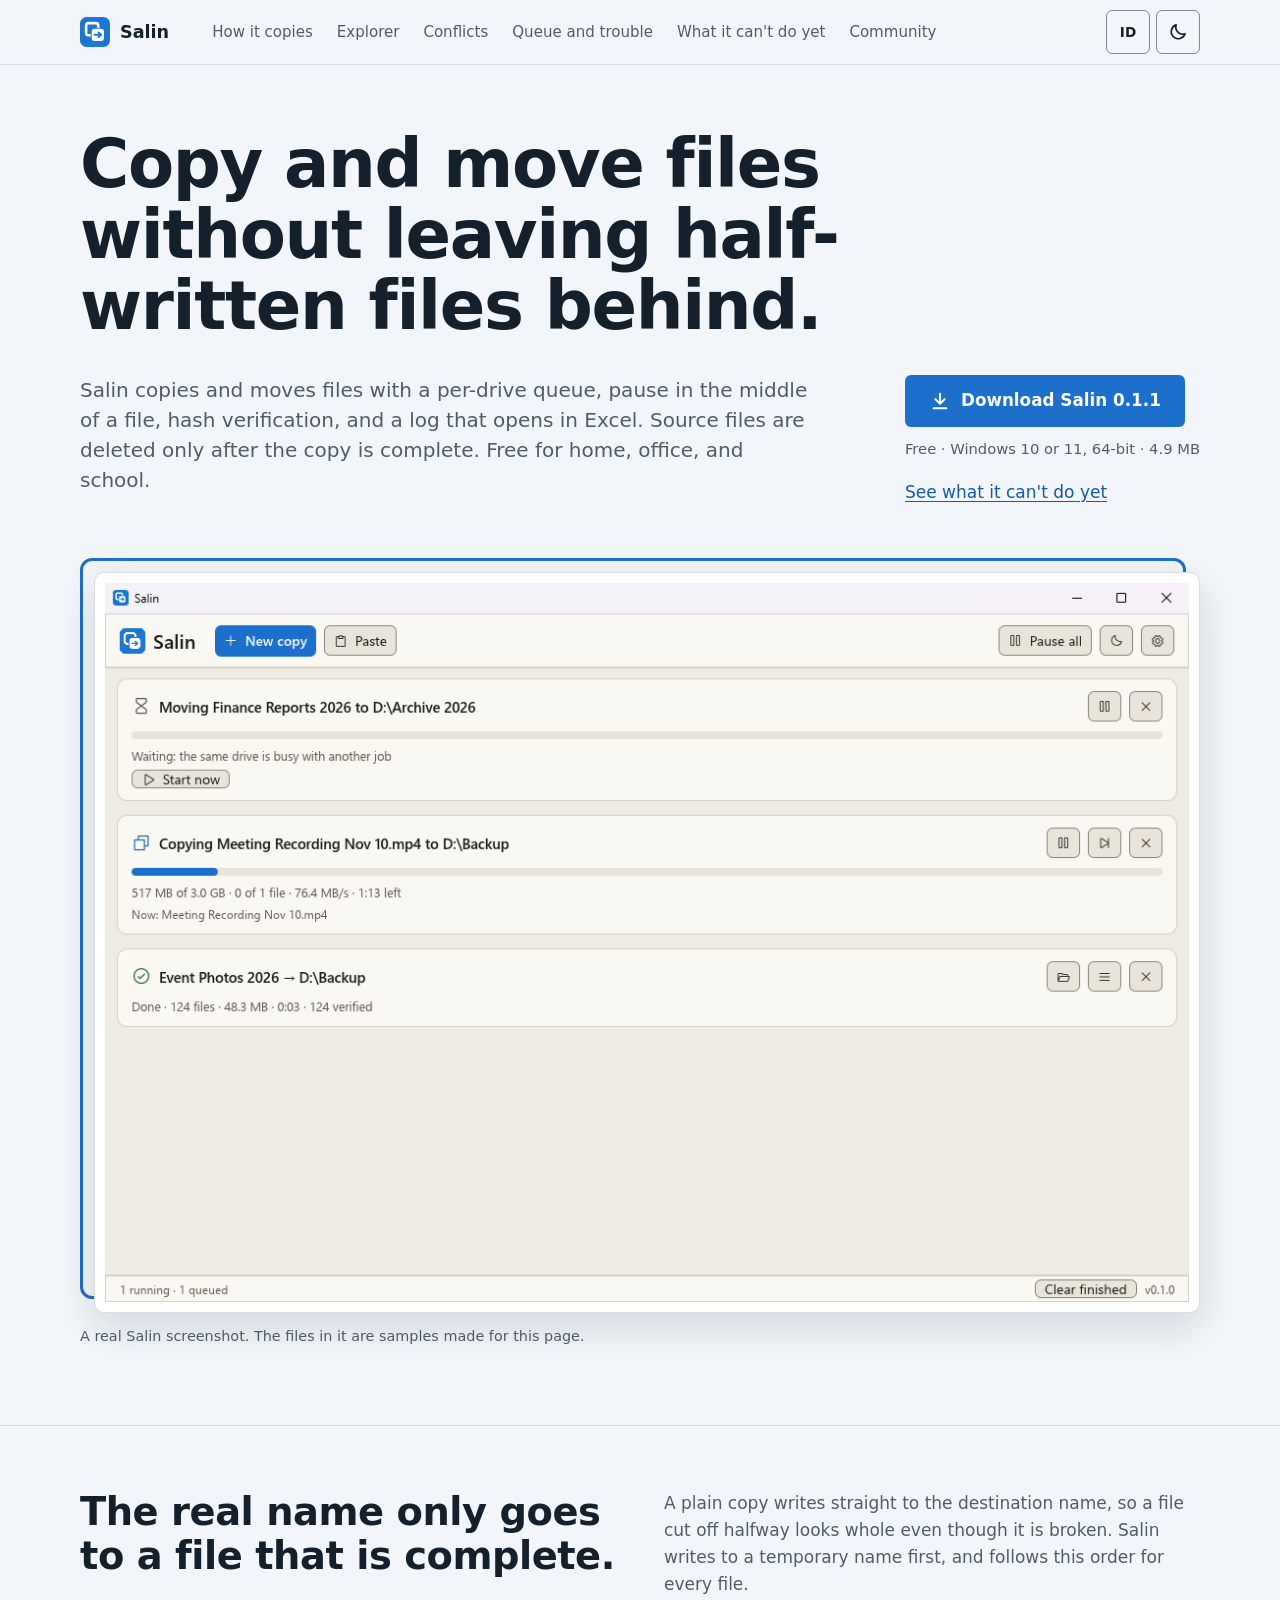
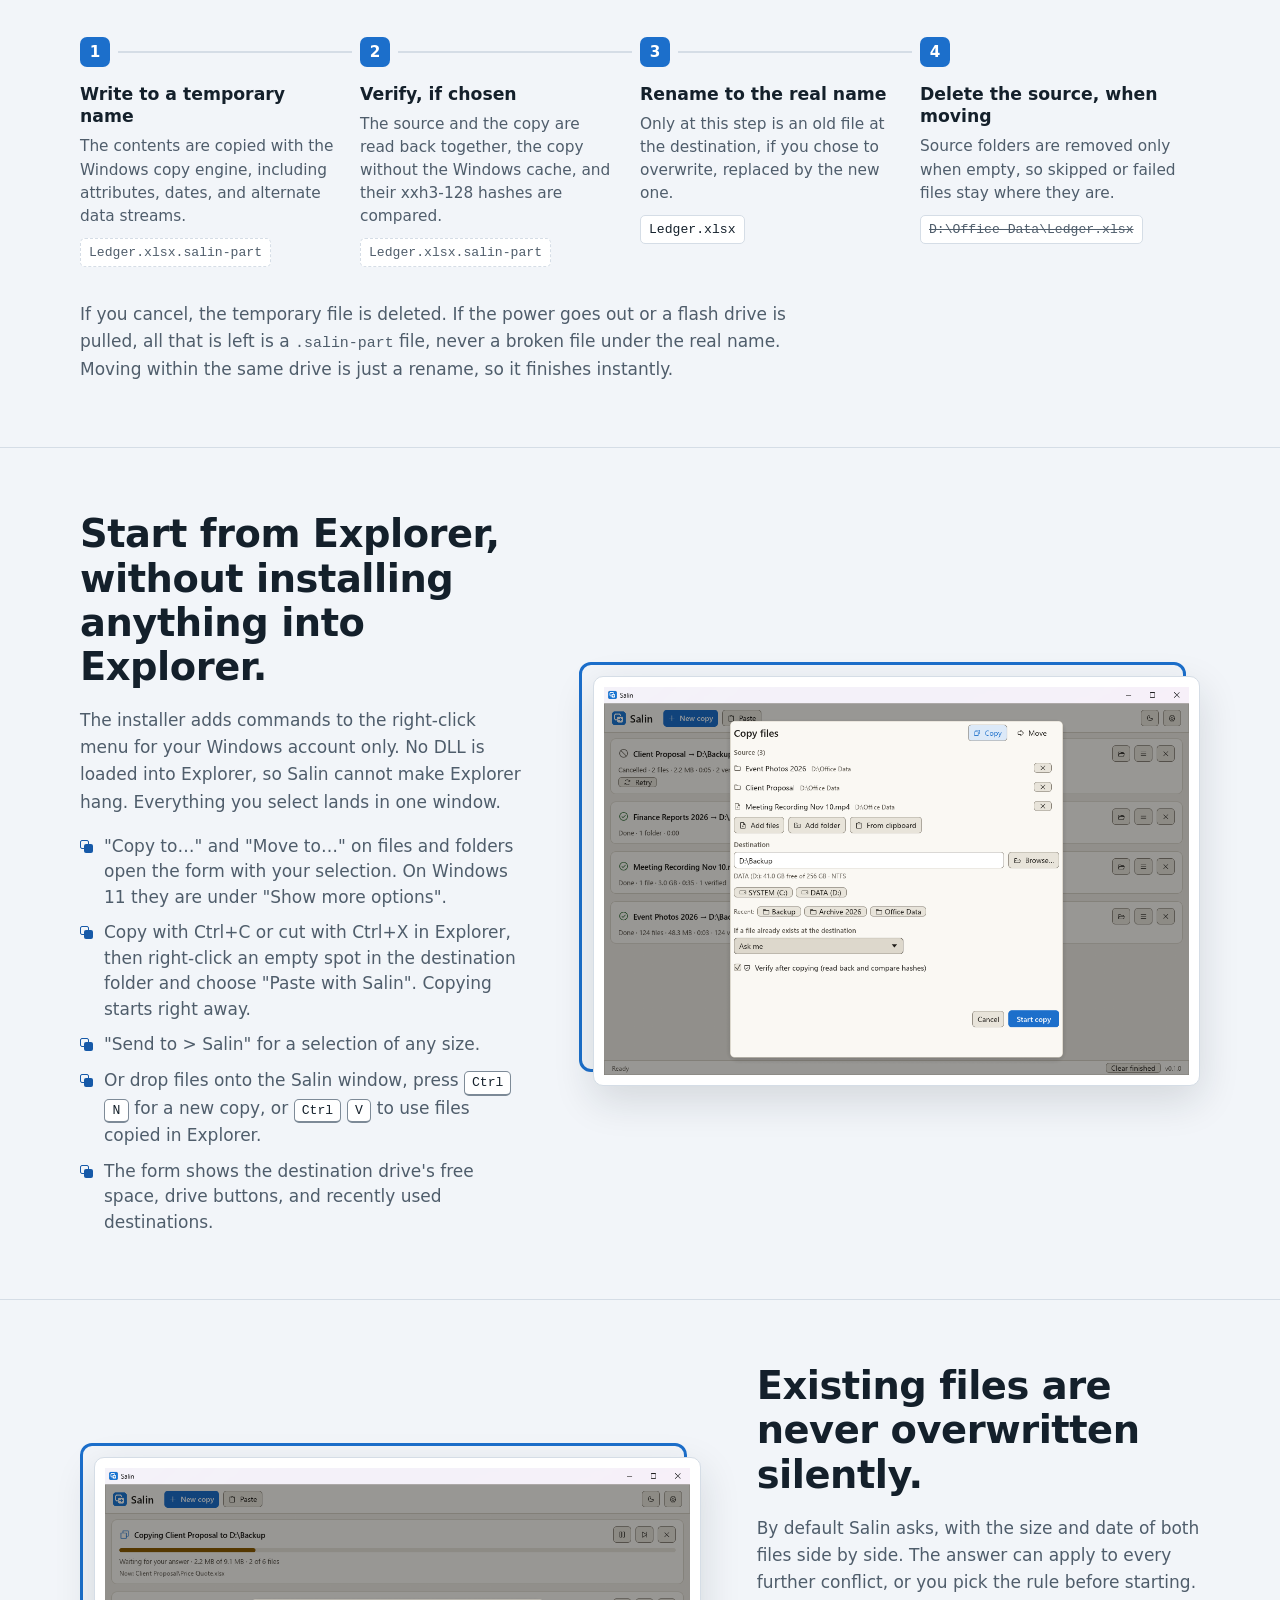
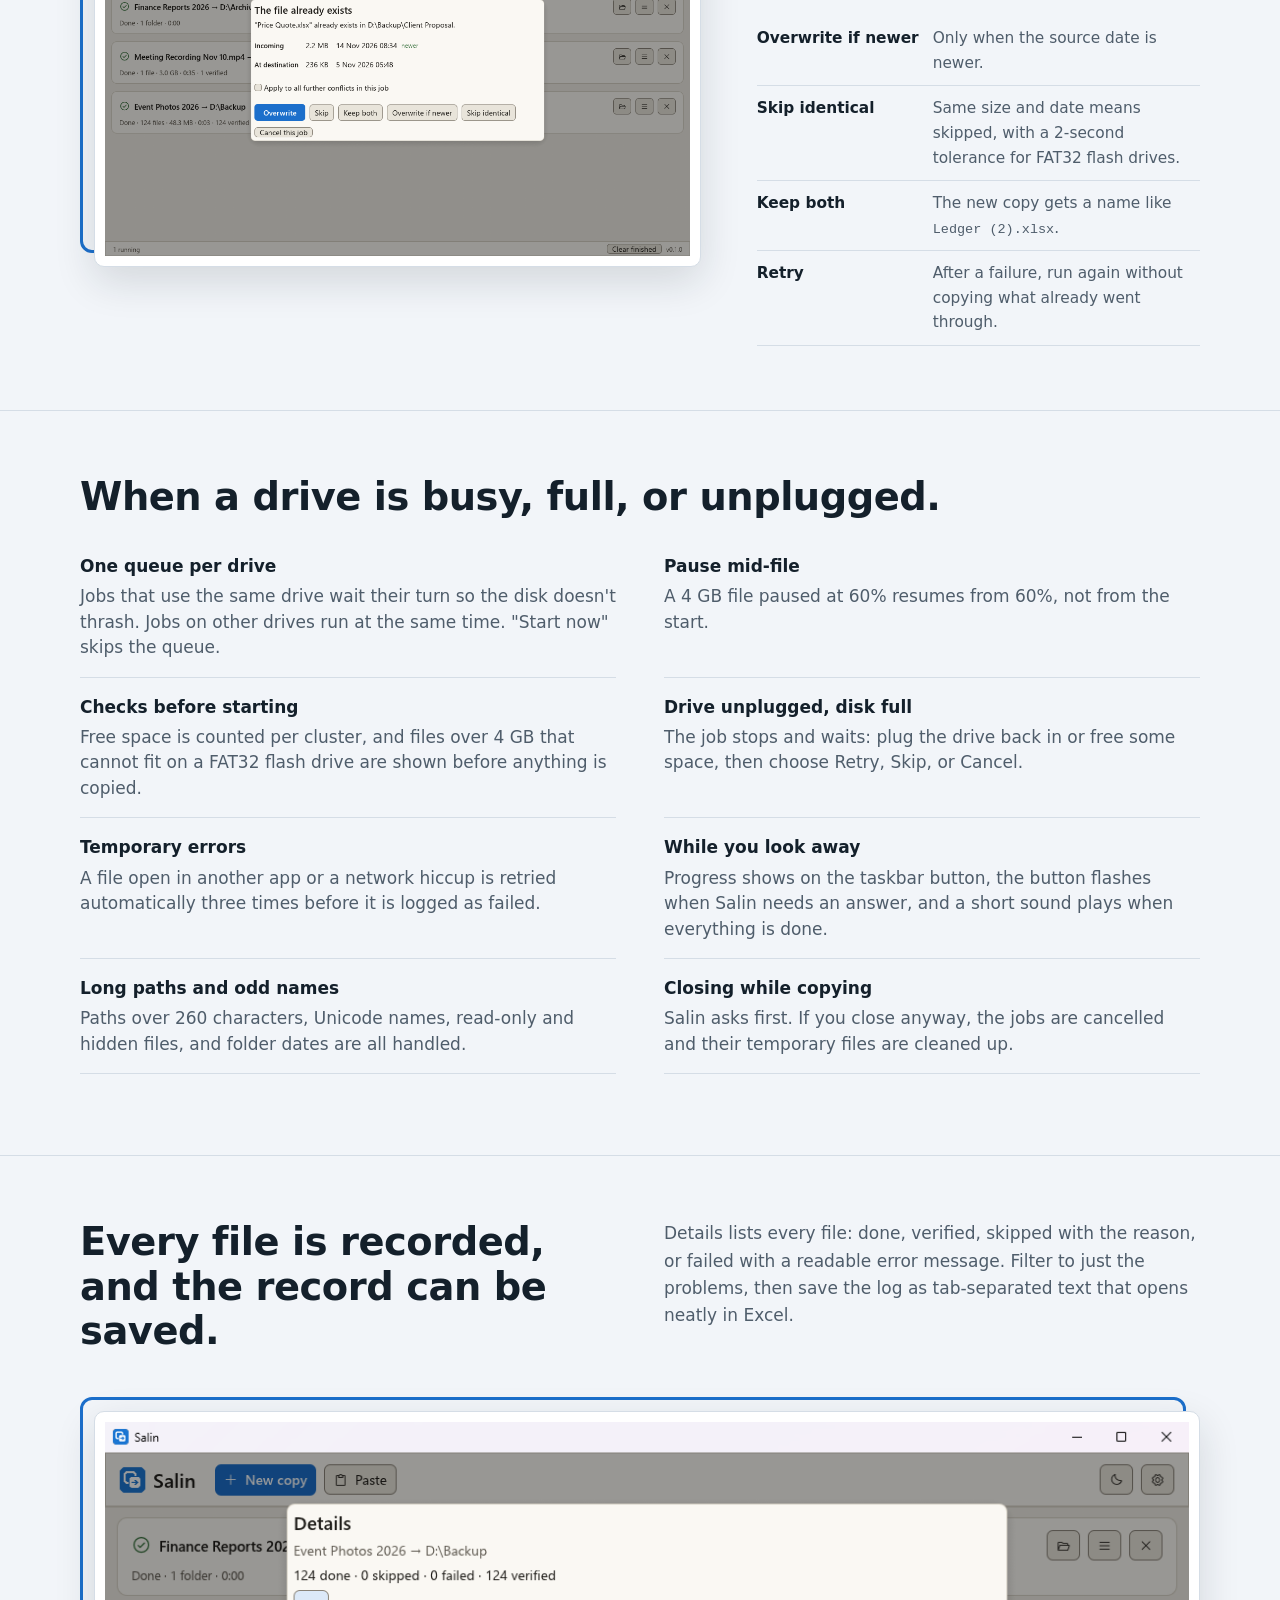
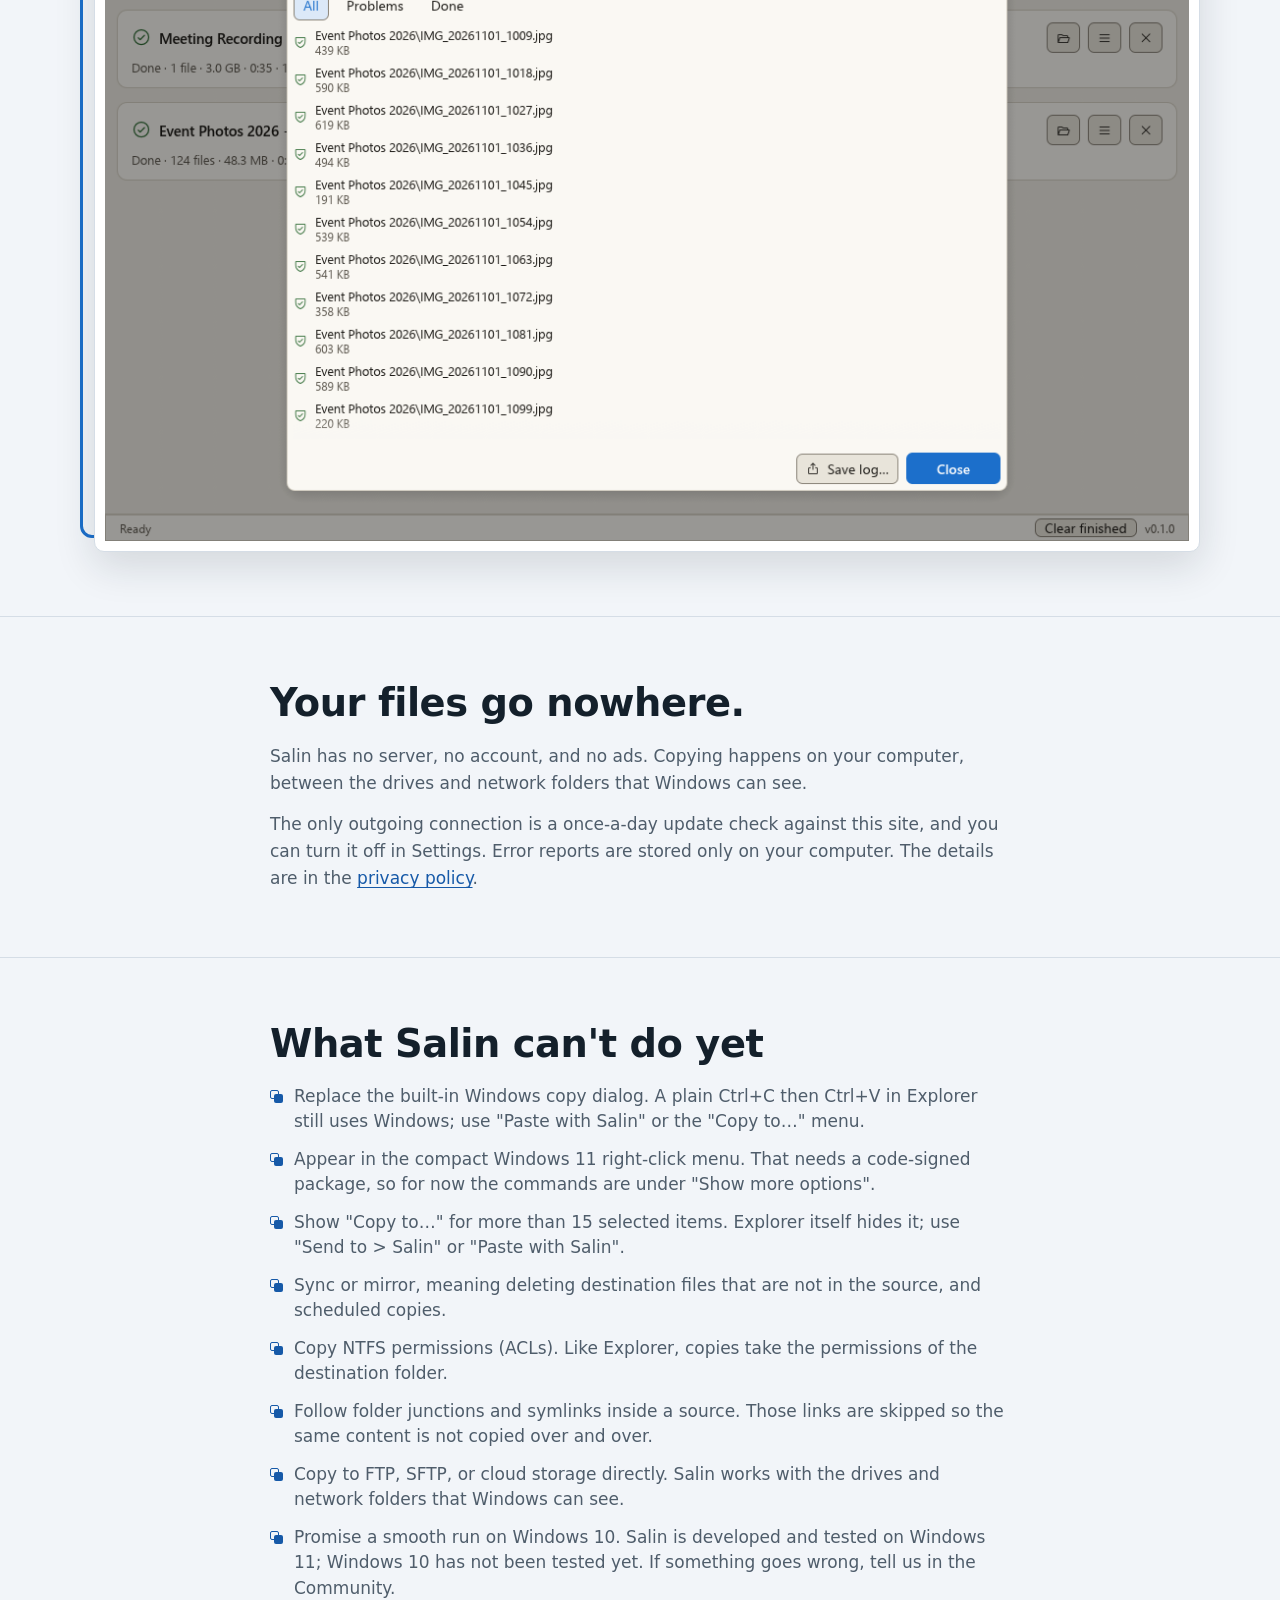
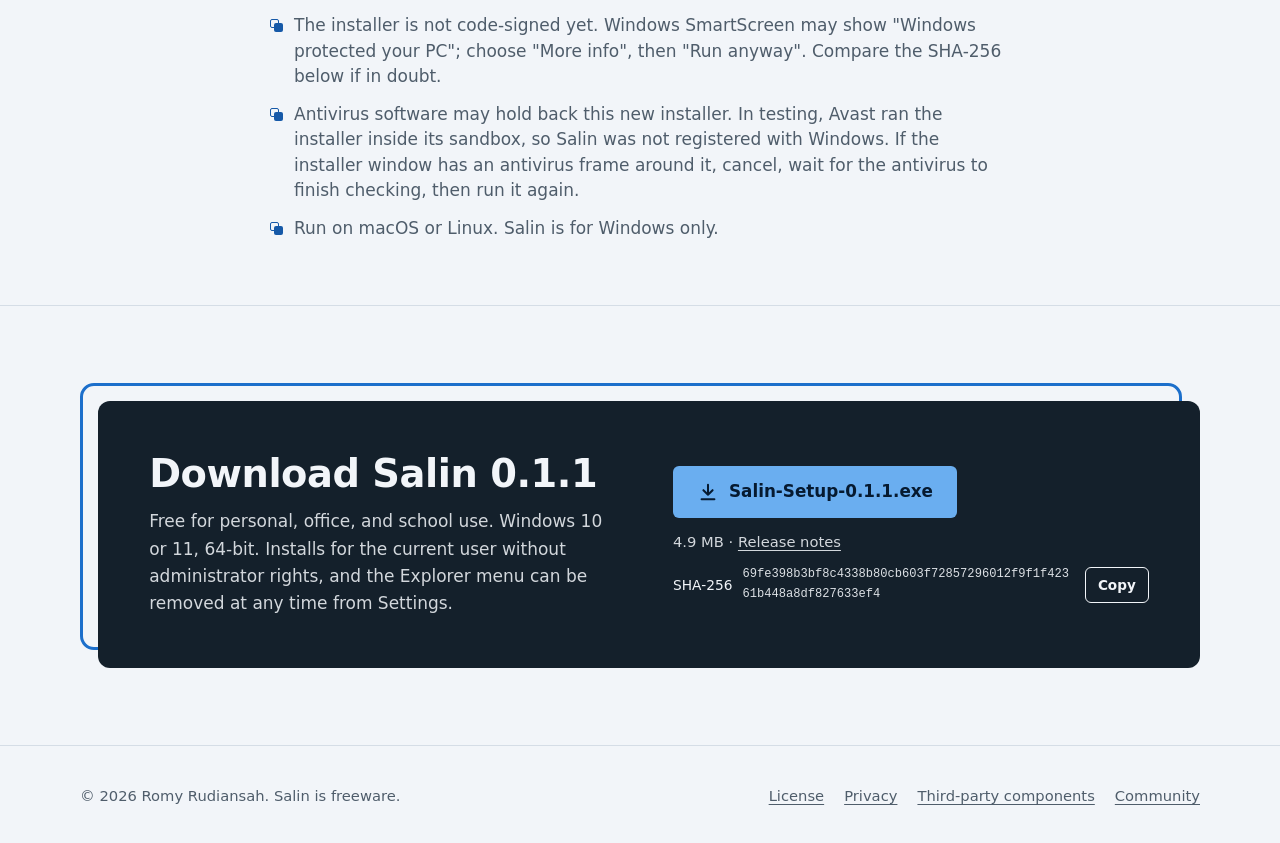
==== commit 96b08dcb: "Situs Salin 0.1.1 (dari 4e1704c)" ====
--- a/index.html
+++ b/index.html
@@ -67,9 +67,9 @@
           <span data-l="en">Salin copies and moves files with a per-drive queue, pause in the middle of a file, hash verification, and a log that opens in Excel. Source files are deleted only after the copy is complete. Free for home, office, and school.</span>
         </p>
         <div class="hero-cta">
-          <a class="btn btn-primary" href="https://github.com/romyrudiansah/salin/releases/download/v0.1.0/Salin-Setup-0.1.0.exe">
+          <a class="btn btn-primary" href="https://github.com/romyrudiansah/salin/releases/download/v0.1.1/Salin-Setup-0.1.1.exe">
             <svg viewBox="0 0 24 24" aria-hidden="true"><path d="M12 4v11M7 10l5 5 5-5M5 20h14"/></svg>
-            <span data-l="id">Unduh Salin 0.1.0</span><span data-l="en">Download Salin 0.1.0</span>
+            <span data-l="id">Unduh Salin 0.1.1</span><span data-l="en">Download Salin 0.1.1</span>
           </a>
           <p class="meta"><span data-l="id">Gratis · Windows 10 atau 11, 64-bit · 4.9 MB</span><span data-l="en">Free · Windows 10 or 11, 64-bit · 4.9 MB</span></p>
           <a class="text-link" href="#belum"><span data-l="id">Lihat yang belum bisa</span><span data-l="en">See what it can't do yet</span></a>
@@ -226,18 +226,18 @@
       <div class="get-frame">
         <div class="get-sheet">
           <div>
-            <h2><span data-l="id">Unduh Salin 0.1.0</span><span data-l="en">Download Salin 0.1.0</span></h2>
+            <h2><span data-l="id">Unduh Salin 0.1.1</span><span data-l="en">Download Salin 0.1.1</span></h2>
             <p><span data-l="id">Gratis untuk pemakaian pribadi, kantor, dan sekolah. Windows 10 atau 11, 64-bit. Dipasang untuk pengguna ini tanpa hak administrator, dan menu Explorer bisa dilepas kapan saja dari Pengaturan.</span><span data-l="en">Free for personal, office, and school use. Windows 10 or 11, 64-bit. Installs for the current user without administrator rights, and the Explorer menu can be removed at any time from Settings.</span></p>
           </div>
           <div class="get-cta">
-            <a class="btn btn-ink" href="https://github.com/romyrudiansah/salin/releases/download/v0.1.0/Salin-Setup-0.1.0.exe">
+            <a class="btn btn-ink" href="https://github.com/romyrudiansah/salin/releases/download/v0.1.1/Salin-Setup-0.1.1.exe">
               <svg viewBox="0 0 24 24" aria-hidden="true"><path d="M12 4v11M7 10l5 5 5-5M5 20h14"/></svg>
-              <span>Salin-Setup-0.1.0.exe</span>
+              <span>Salin-Setup-0.1.1.exe</span>
             </a>
             <p class="meta-ink">4.9 MB · <a href="https://github.com/romyrudiansah/salin/releases"><span data-l="id">Catatan rilis</span><span data-l="en">Release notes</span></a></p>
             <div class="sha">
               <span>SHA-256</span>
-              <code id="sha">4f1e04f4a71bd8d487d6141f911522a755a9740fdbb649f4b3ed1b8e8eb53dc8</code>
+              <code id="sha">69fe398b3bf8c4338b80cb603f72857296012f9f1f42361b448a8df827633ef4</code>
               <button type="button" class="copy" data-copy="sha"><span data-l="id">Salin</span><span data-l="en">Copy</span></button>
             </div>
           </div>
